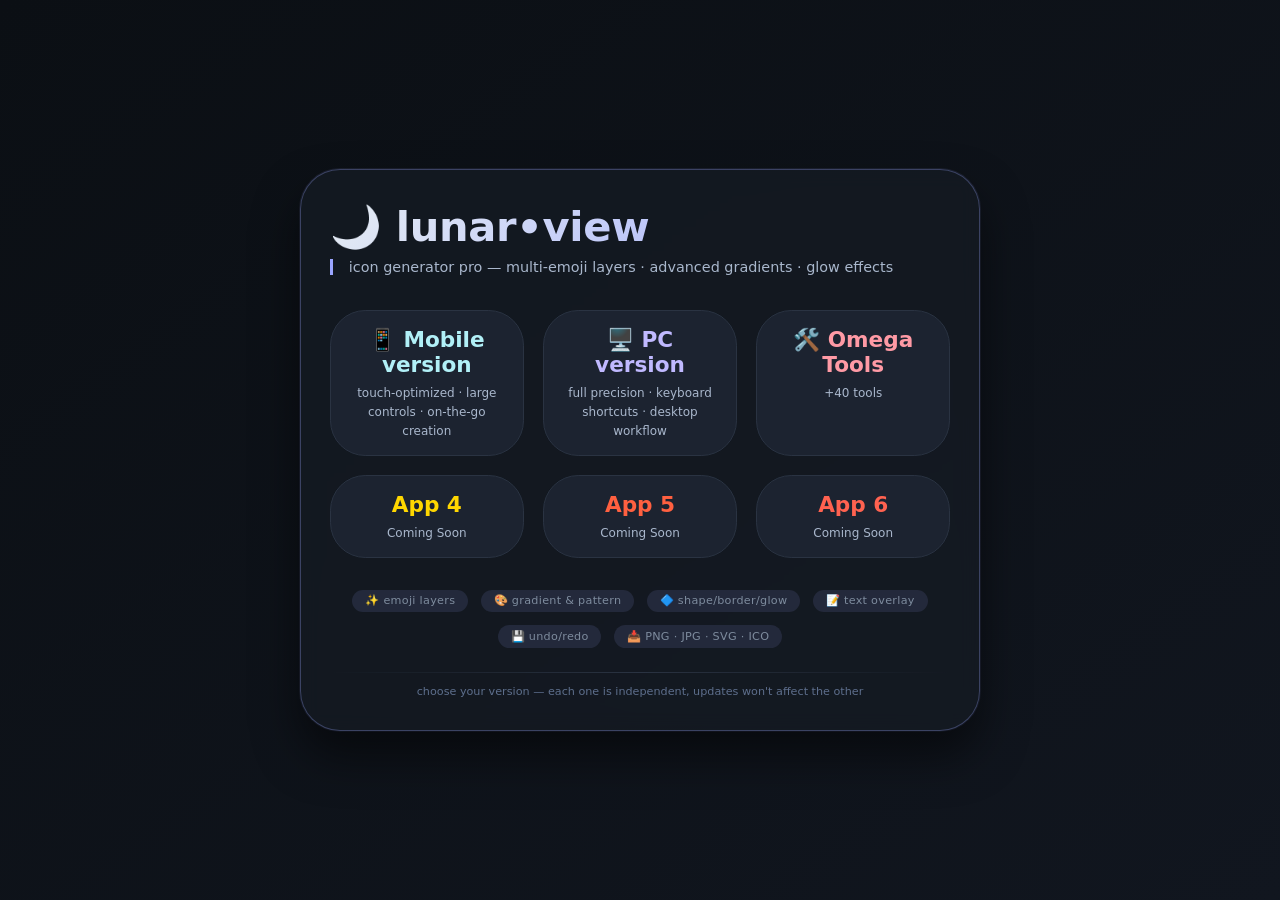
==== index.html @ 384334e4 "Update index.html" ====
<!DOCTYPE html>
<html lang="en">
<head>
  <meta charset="UTF-8">
  <meta name="viewport" content="width=device-width, initial-scale=1.0, user-scalable=yes">
  <title>lunar•view – icon generator</title>
  <style>
    * {
      margin: 0;
      padding: 0;
      box-sizing: border-box;
    }

    body {
      min-height: 100vh;
      background: linear-gradient(145deg, #0b0f14 0%, #11161f 100%);
      font-family: 'Segoe UI', system-ui, -apple-system, sans-serif;
      display: flex;
      align-items: center;
      justify-content: center;
      padding: 1.5rem;
    }

    .card {
      max-width: 680px;
      width: 100%;
      background: rgba(21, 27, 35, 0.85);
      backdrop-filter: blur(10px);
      border-radius: 2.5rem;
      border: 1px solid rgba(154, 165, 255, 0.3);
      box-shadow: 0 25px 45px rgba(0,0,0,0.5), 0 0 0 1px rgba(154,165,255,0.1);
      padding: 2rem 1.8rem;
      transition: all 0.2s ease;
    }

    h1 {
      font-size: clamp(1.8rem, 7vw, 2.6rem);
      font-weight: 600;
      background: linear-gradient(135deg, #e6edf3, #9aa5ff);
      background-clip: text;
      -webkit-background-clip: text;
      color: transparent;
      letter-spacing: -0.3px;
      margin-bottom: 0.5rem;
    }

    .tagline {
      color: #a9b7cc;
      border-left: 3px solid #9aa5ff;
      padding-left: 1rem;
      margin-bottom: 2.2rem;
      font-size: 0.9rem;
    }

    .button-group {
      display: flex;
      flex-wrap: wrap;
      gap: 1.2rem;
      justify-content: center;
      margin: 2rem 0 1.5rem;
    }

    .version-btn {
      flex: 1;
      min-width: 180px;
      text-decoration: none;
      background: #1c2330;
      border-radius: 2.2rem;
      padding: 1rem 1.2rem;
      text-align: center;
      transition: 0.2s;
      border: 1px solid #2a3342;
      backdrop-filter: blur(4px);
    }

    .version-btn:hover {
      transform: translateY(-3px);
      border-color: #9aa5ff;
      background: #252e3e;
      box-shadow: 0 12px 20px -12px rgba(0,0,0,0.6);
    }

    .btn-title {
      font-size: 1.35rem;
      font-weight: 600;
      display: block;
      margin-bottom: 0.3rem;
    }

    .btn-desc {
      font-size: 0.75rem;
      color: #a9b7cc;
    }

    .mobile-btn .btn-title { color: #b1f0f7; }
    .pc-btn .btn-title { color: #c0b9ff; }
    .game-btn .btn-title { color: #ff9aa5; }
    .calc-btn .btn-title { color: #ffd700; }
    .survivor-btn .btn-title { color: #ff6040; }
    .survivor-ar-btn .btn-title { color: #ff6250; }

    .features {
      display: flex;
      flex-wrap: wrap;
      gap: 0.8rem;
      justify-content: center;
      margin-top: 2rem;
      font-size: 0.7rem;
      color: #7e8c9e;
    }

    .features span {
      background: rgba(154,165,255,0.12);
      padding: 0.3rem 0.8rem;
      border-radius: 2rem;
      letter-spacing: 0.3px;
    }

    hr {
      margin: 1.5rem 0 0.8rem;
      border: none;
      height: 1px;
      background: linear-gradient(90deg, transparent, #2a3342, transparent);
    }

    .footer-note {
      text-align: center;
      font-size: 0.7rem;
      color: #5e6f8d;
    }

    @media (max-width: 480px) {
      .card { padding: 1.5rem; }
      .button-group { flex-direction: column; gap: 0.9rem; }
      .version-btn { padding: 0.8rem 1rem; }
    }
  </style>
</head>
<body>
<div class="card">
  <h1>🌙 lunar•view</h1>
  <div class="tagline">icon generator pro — multi‑emoji layers · advanced gradients · glow effects</div>
  
  <div class="button-group">
    <a href="mobile.html" class="version-btn mobile-btn">
      <span class="btn-title">📱 Mobile version</span>
      <span class="btn-desc">touch‑optimized · large controls · on‑the‑go creation</span>
    </a>
    <a href="pc.html" class="version-btn pc-btn">
      <span class="btn-title">🖥️ PC version</span>
      <span class="btn-desc">full precision · keyboard shortcuts · desktop workflow</span>
    </a>
    <a href="omega.html" class="version-btn game-btn">
      <span class="btn-title">🛠️ Omega Tools</span>
      <span class="btn-desc">+40 tools</span>
    </a>
    <a href="" class="version-btn calc-btn">
      <span class="btn-title">App 4</span>
      <span class="btn-desc">Coming Soon</span>
    </a>
    <a href="" class="version-btn survivor-btn">
      <span class="btn-title">App 5</span>
      <span class="btn-desc">Coming Soon</span>
    </a>
    <a href="" class="version-btn survivor-ar-btn">
      <span class="btn-title">App 6</span>
      <span class="btn-desc">Coming Soon</span>
    </a>
  </div>

  <div class="features">
    <span>✨ emoji layers</span>
    <span>🎨 gradient & pattern</span>
    <span>🔷 shape/border/glow</span>
    <span>📝 text overlay</span>
    <span>💾 undo/redo</span>
    <span>📥 PNG · JPG · SVG · ICO</span>
  </div>
  <hr />
  <div class="footer-note">
    choose your version — each one is independent, updates won't affect the other
  </div>
</div>
</body>
</html>
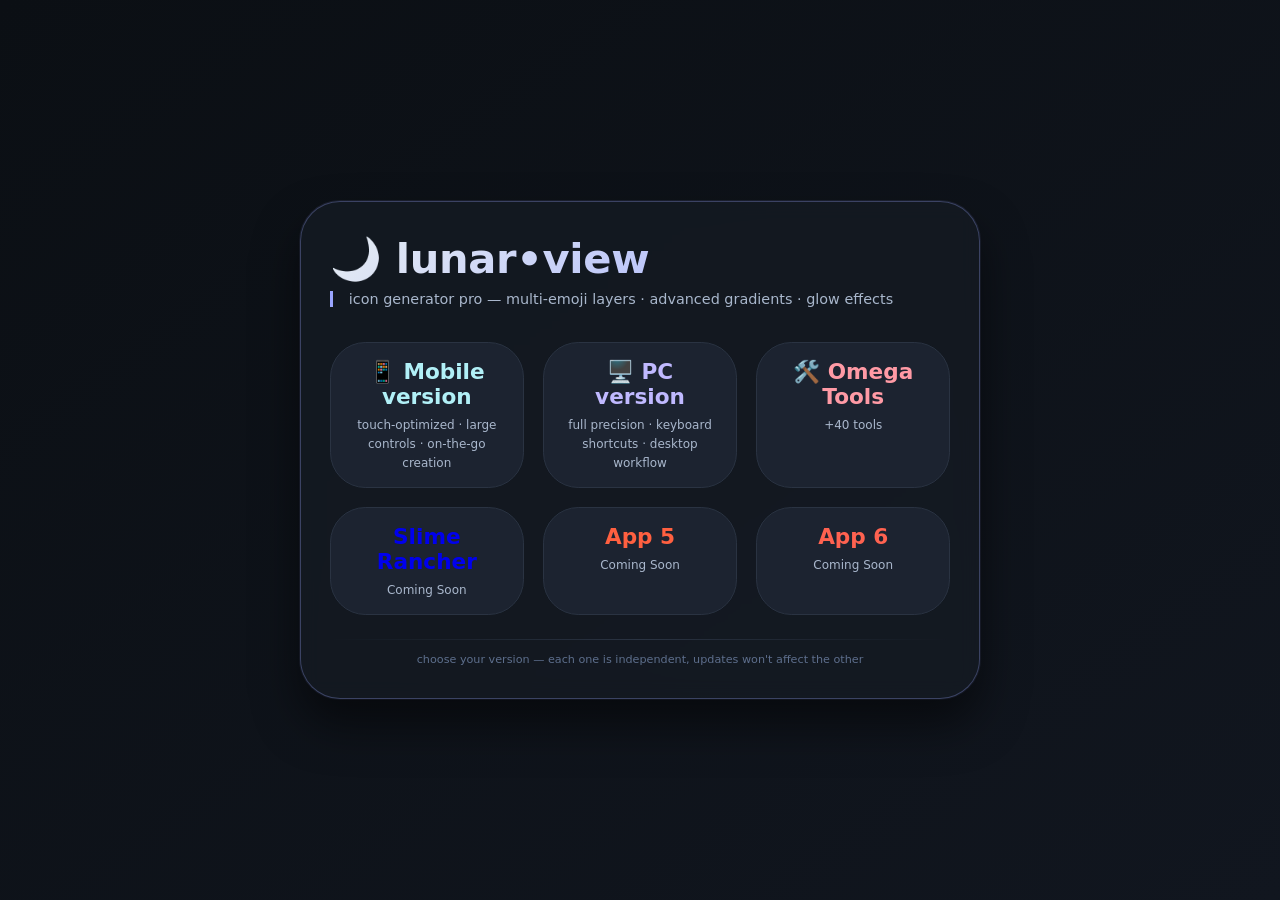
==== commit 3cdb6a70: "Update index.html" ====
--- a/index.html
+++ b/index.html
@@ -154,8 +154,8 @@
       <span class="btn-title">🛠️ Omega Tools</span>
       <span class="btn-desc">+40 tools</span>
     </a>
-    <a href="" class="version-btn calc-btn">
-      <span class="btn-title">App 4</span>
+    <a href="slime.html" class="version-btn slime-btn">
+      <span class="btn-title">Slime Rancher</span>
       <span class="btn-desc">Coming Soon</span>
     </a>
     <a href="" class="version-btn survivor-btn">
@@ -168,14 +168,6 @@
     </a>
   </div>
 
-  <div class="features">
-    <span>✨ emoji layers</span>
-    <span>🎨 gradient & pattern</span>
-    <span>🔷 shape/border/glow</span>
-    <span>📝 text overlay</span>
-    <span>💾 undo/redo</span>
-    <span>📥 PNG · JPG · SVG · ICO</span>
-  </div>
   <hr />
   <div class="footer-note">
     choose your version — each one is independent, updates won't affect the other
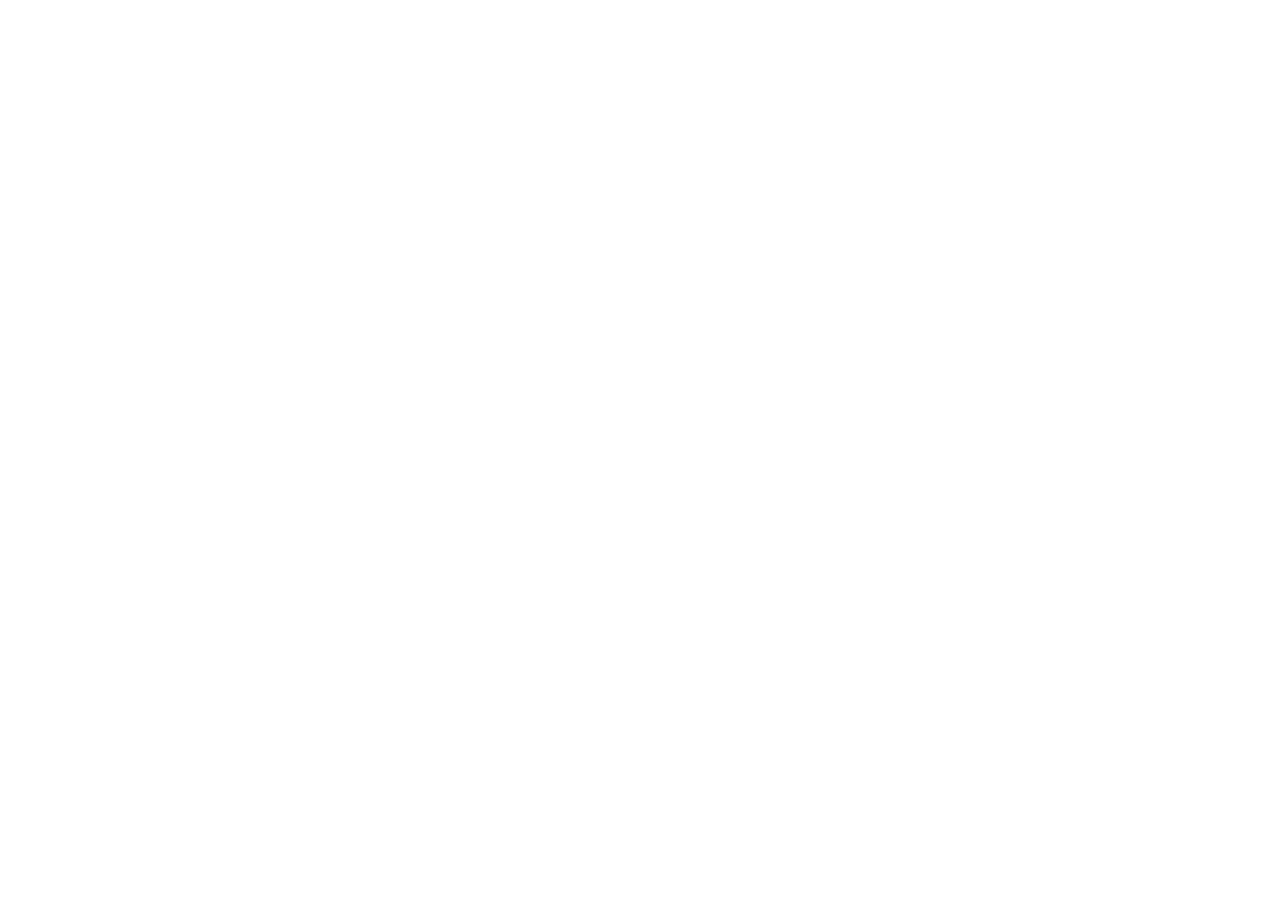
==== commit 906cbf67: "Rename slime.html to index.html" ====
--- a/index.html
+++ b/index.html
@@ -1,177 +1,12 @@
-<!DOCTYPE html>
+<!doctype html>
 <html lang="en">
-<head>
-  <meta charset="UTF-8">
-  <meta name="viewport" content="width=device-width, initial-scale=1.0, user-scalable=yes">
-  <title>lunar•view – icon generator</title>
-  <style>
-    * {
-      margin: 0;
-      padding: 0;
-      box-sizing: border-box;
-    }
-
-    body {
-      min-height: 100vh;
-      background: linear-gradient(145deg, #0b0f14 0%, #11161f 100%);
-      font-family: 'Segoe UI', system-ui, -apple-system, sans-serif;
-      display: flex;
-      align-items: center;
-      justify-content: center;
-      padding: 1.5rem;
-    }
-
-    .card {
-      max-width: 680px;
-      width: 100%;
-      background: rgba(21, 27, 35, 0.85);
-      backdrop-filter: blur(10px);
-      border-radius: 2.5rem;
-      border: 1px solid rgba(154, 165, 255, 0.3);
-      box-shadow: 0 25px 45px rgba(0,0,0,0.5), 0 0 0 1px rgba(154,165,255,0.1);
-      padding: 2rem 1.8rem;
-      transition: all 0.2s ease;
-    }
-
-    h1 {
-      font-size: clamp(1.8rem, 7vw, 2.6rem);
-      font-weight: 600;
-      background: linear-gradient(135deg, #e6edf3, #9aa5ff);
-      background-clip: text;
-      -webkit-background-clip: text;
-      color: transparent;
-      letter-spacing: -0.3px;
-      margin-bottom: 0.5rem;
-    }
-
-    .tagline {
-      color: #a9b7cc;
-      border-left: 3px solid #9aa5ff;
-      padding-left: 1rem;
-      margin-bottom: 2.2rem;
-      font-size: 0.9rem;
-    }
-
-    .button-group {
-      display: flex;
-      flex-wrap: wrap;
-      gap: 1.2rem;
-      justify-content: center;
-      margin: 2rem 0 1.5rem;
-    }
-
-    .version-btn {
-      flex: 1;
-      min-width: 180px;
-      text-decoration: none;
-      background: #1c2330;
-      border-radius: 2.2rem;
-      padding: 1rem 1.2rem;
-      text-align: center;
-      transition: 0.2s;
-      border: 1px solid #2a3342;
-      backdrop-filter: blur(4px);
-    }
-
-    .version-btn:hover {
-      transform: translateY(-3px);
-      border-color: #9aa5ff;
-      background: #252e3e;
-      box-shadow: 0 12px 20px -12px rgba(0,0,0,0.6);
-    }
-
-    .btn-title {
-      font-size: 1.35rem;
-      font-weight: 600;
-      display: block;
-      margin-bottom: 0.3rem;
-    }
-
-    .btn-desc {
-      font-size: 0.75rem;
-      color: #a9b7cc;
-    }
-
-    .mobile-btn .btn-title { color: #b1f0f7; }
-    .pc-btn .btn-title { color: #c0b9ff; }
-    .game-btn .btn-title { color: #ff9aa5; }
-    .calc-btn .btn-title { color: #ffd700; }
-    .survivor-btn .btn-title { color: #ff6040; }
-    .survivor-ar-btn .btn-title { color: #ff6250; }
-
-    .features {
-      display: flex;
-      flex-wrap: wrap;
-      gap: 0.8rem;
-      justify-content: center;
-      margin-top: 2rem;
-      font-size: 0.7rem;
-      color: #7e8c9e;
-    }
-
-    .features span {
-      background: rgba(154,165,255,0.12);
-      padding: 0.3rem 0.8rem;
-      border-radius: 2rem;
-      letter-spacing: 0.3px;
-    }
-
-    hr {
-      margin: 1.5rem 0 0.8rem;
-      border: none;
-      height: 1px;
-      background: linear-gradient(90deg, transparent, #2a3342, transparent);
-    }
-
-    .footer-note {
-      text-align: center;
-      font-size: 0.7rem;
-      color: #5e6f8d;
-    }
-
-    @media (max-width: 480px) {
-      .card { padding: 1.5rem; }
-      .button-group { flex-direction: column; gap: 0.9rem; }
-      .version-btn { padding: 0.8rem 1rem; }
-    }
-  </style>
-</head>
-<body>
-<div class="card">
-  <h1>🌙 lunar•view</h1>
-  <div class="tagline">icon generator pro — multi‑emoji layers · advanced gradients · glow effects</div>
-  
-  <div class="button-group">
-    <a href="mobile.html" class="version-btn mobile-btn">
-      <span class="btn-title">📱 Mobile version</span>
-      <span class="btn-desc">touch‑optimized · large controls · on‑the‑go creation</span>
-    </a>
-    <a href="pc.html" class="version-btn pc-btn">
-      <span class="btn-title">🖥️ PC version</span>
-      <span class="btn-desc">full precision · keyboard shortcuts · desktop workflow</span>
-    </a>
-    <a href="omega.html" class="version-btn game-btn">
-      <span class="btn-title">🛠️ Omega Tools</span>
-      <span class="btn-desc">+40 tools</span>
-    </a>
-    <a href="slime.html" class="version-btn slime-btn">
-      <span class="btn-title">Slime Rancher</span>
-      <span class="btn-desc">Coming Soon</span>
-    </a>
-    <a href="" class="version-btn survivor-btn">
-      <span class="btn-title">App 5</span>
-      <span class="btn-desc">Coming Soon</span>
-    </a>
-    <a href="" class="version-btn survivor-ar-btn">
-      <span class="btn-title">App 6</span>
-      <span class="btn-desc">Coming Soon</span>
-    </a>
-  </div>
-
-  <hr />
-  <div class="footer-note">
-    choose your version — each one is independent, updates won't affect the other
-  </div>
-</div>
-</body>
+  <head>
+    <meta charset="UTF-8" />
+    <meta name="viewport" content="width=device-width, initial-scale=1.0" />
+    <title>Slime Rancher</title>
+  </head>
+  <body>
+    <div id="root"></div>
+    <script type="module" src="/src/main.tsx"></script>
+  </body>
 </html>
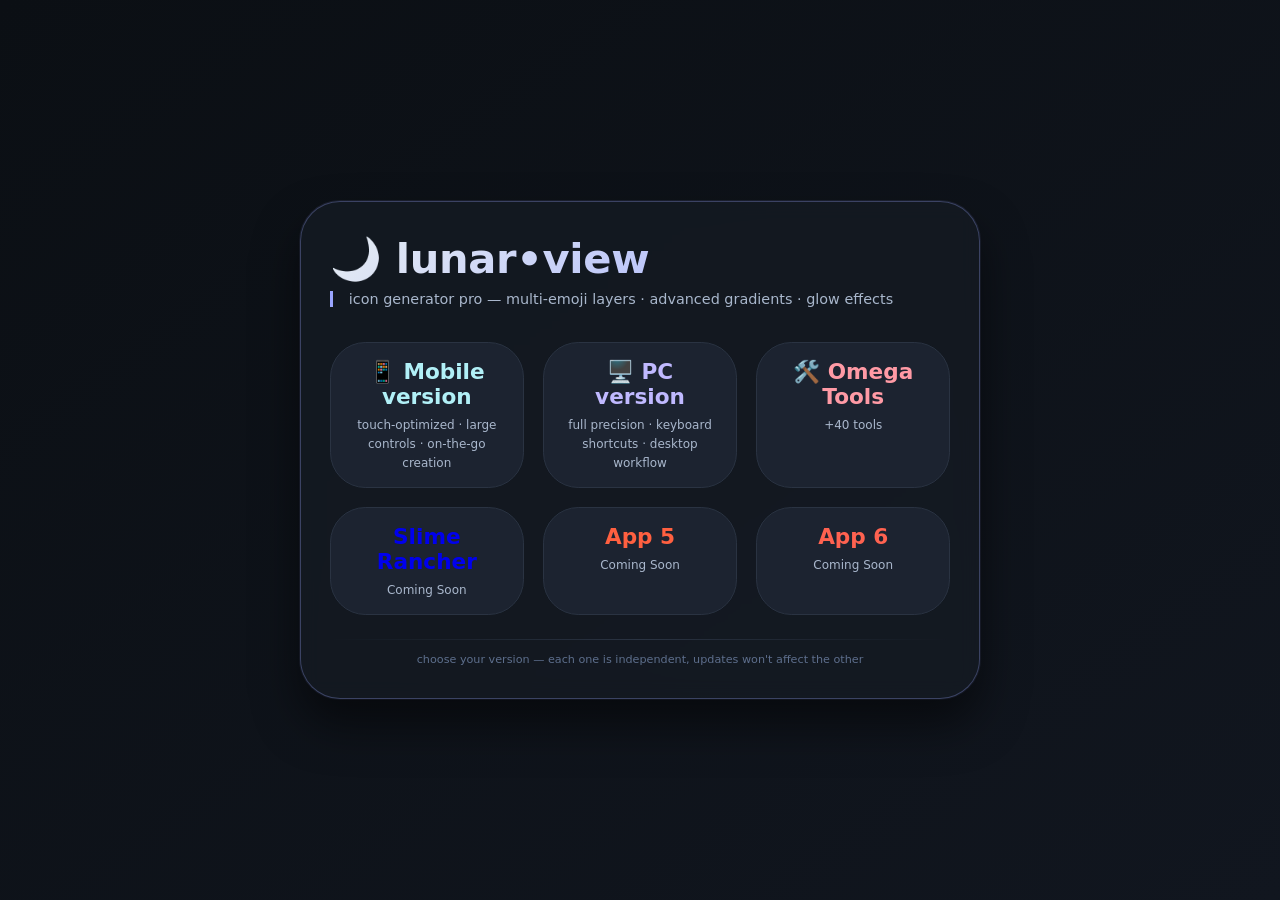
==== commit 4a168856: "Add files via upload" ====
--- a/index.html
+++ b/index.html
@@ -1,12 +1,177 @@
-<!doctype html>
+<!DOCTYPE html>
 <html lang="en">
-  <head>
-    <meta charset="UTF-8" />
-    <meta name="viewport" content="width=device-width, initial-scale=1.0" />
-    <title>Slime Rancher</title>
-  </head>
-  <body>
-    <div id="root"></div>
-    <script type="module" src="/src/main.tsx"></script>
-  </body>
+<head>
+  <meta charset="UTF-8">
+  <meta name="viewport" content="width=device-width, initial-scale=1.0, user-scalable=yes">
+  <title>lunar•view – icon generator</title>
+  <style>
+    * {
+      margin: 0;
+      padding: 0;
+      box-sizing: border-box;
+    }
+
+    body {
+      min-height: 100vh;
+      background: linear-gradient(145deg, #0b0f14 0%, #11161f 100%);
+      font-family: 'Segoe UI', system-ui, -apple-system, sans-serif;
+      display: flex;
+      align-items: center;
+      justify-content: center;
+      padding: 1.5rem;
+    }
+
+    .card {
+      max-width: 680px;
+      width: 100%;
+      background: rgba(21, 27, 35, 0.85);
+      backdrop-filter: blur(10px);
+      border-radius: 2.5rem;
+      border: 1px solid rgba(154, 165, 255, 0.3);
+      box-shadow: 0 25px 45px rgba(0,0,0,0.5), 0 0 0 1px rgba(154,165,255,0.1);
+      padding: 2rem 1.8rem;
+      transition: all 0.2s ease;
+    }
+
+    h1 {
+      font-size: clamp(1.8rem, 7vw, 2.6rem);
+      font-weight: 600;
+      background: linear-gradient(135deg, #e6edf3, #9aa5ff);
+      background-clip: text;
+      -webkit-background-clip: text;
+      color: transparent;
+      letter-spacing: -0.3px;
+      margin-bottom: 0.5rem;
+    }
+
+    .tagline {
+      color: #a9b7cc;
+      border-left: 3px solid #9aa5ff;
+      padding-left: 1rem;
+      margin-bottom: 2.2rem;
+      font-size: 0.9rem;
+    }
+
+    .button-group {
+      display: flex;
+      flex-wrap: wrap;
+      gap: 1.2rem;
+      justify-content: center;
+      margin: 2rem 0 1.5rem;
+    }
+
+    .version-btn {
+      flex: 1;
+      min-width: 180px;
+      text-decoration: none;
+      background: #1c2330;
+      border-radius: 2.2rem;
+      padding: 1rem 1.2rem;
+      text-align: center;
+      transition: 0.2s;
+      border: 1px solid #2a3342;
+      backdrop-filter: blur(4px);
+    }
+
+    .version-btn:hover {
+      transform: translateY(-3px);
+      border-color: #9aa5ff;
+      background: #252e3e;
+      box-shadow: 0 12px 20px -12px rgba(0,0,0,0.6);
+    }
+
+    .btn-title {
+      font-size: 1.35rem;
+      font-weight: 600;
+      display: block;
+      margin-bottom: 0.3rem;
+    }
+
+    .btn-desc {
+      font-size: 0.75rem;
+      color: #a9b7cc;
+    }
+
+    .mobile-btn .btn-title { color: #b1f0f7; }
+    .pc-btn .btn-title { color: #c0b9ff; }
+    .game-btn .btn-title { color: #ff9aa5; }
+    .calc-btn .btn-title { color: #ffd700; }
+    .survivor-btn .btn-title { color: #ff6040; }
+    .survivor-ar-btn .btn-title { color: #ff6250; }
+
+    .features {
+      display: flex;
+      flex-wrap: wrap;
+      gap: 0.8rem;
+      justify-content: center;
+      margin-top: 2rem;
+      font-size: 0.7rem;
+      color: #7e8c9e;
+    }
+
+    .features span {
+      background: rgba(154,165,255,0.12);
+      padding: 0.3rem 0.8rem;
+      border-radius: 2rem;
+      letter-spacing: 0.3px;
+    }
+
+    hr {
+      margin: 1.5rem 0 0.8rem;
+      border: none;
+      height: 1px;
+      background: linear-gradient(90deg, transparent, #2a3342, transparent);
+    }
+
+    .footer-note {
+      text-align: center;
+      font-size: 0.7rem;
+      color: #5e6f8d;
+    }
+
+    @media (max-width: 480px) {
+      .card { padding: 1.5rem; }
+      .button-group { flex-direction: column; gap: 0.9rem; }
+      .version-btn { padding: 0.8rem 1rem; }
+    }
+  </style>
+</head>
+<body>
+<div class="card">
+  <h1>🌙 lunar•view</h1>
+  <div class="tagline">icon generator pro — multi‑emoji layers · advanced gradients · glow effects</div>
+  
+  <div class="button-group">
+    <a href="mobile.html" class="version-btn mobile-btn">
+      <span class="btn-title">📱 Mobile version</span>
+      <span class="btn-desc">touch‑optimized · large controls · on‑the‑go creation</span>
+    </a>
+    <a href="pc.html" class="version-btn pc-btn">
+      <span class="btn-title">🖥️ PC version</span>
+      <span class="btn-desc">full precision · keyboard shortcuts · desktop workflow</span>
+    </a>
+    <a href="omega.html" class="version-btn game-btn">
+      <span class="btn-title">🛠️ Omega Tools</span>
+      <span class="btn-desc">+40 tools</span>
+    </a>
+    <a href="slime.html" class="version-btn slime-btn">
+      <span class="btn-title">Slime Rancher</span>
+      <span class="btn-desc">Coming Soon</span>
+    </a>
+    <a href="" class="version-btn survivor-btn">
+      <span class="btn-title">App 5</span>
+      <span class="btn-desc">Coming Soon</span>
+    </a>
+    <a href="" class="version-btn survivor-ar-btn">
+      <span class="btn-title">App 6</span>
+      <span class="btn-desc">Coming Soon</span>
+    </a>
+  </div>
+
+  <hr />
+  <div class="footer-note">
+    choose your version — each one is independent, updates won't affect the other
+  </div>
+</div>
+</body>
 </html>
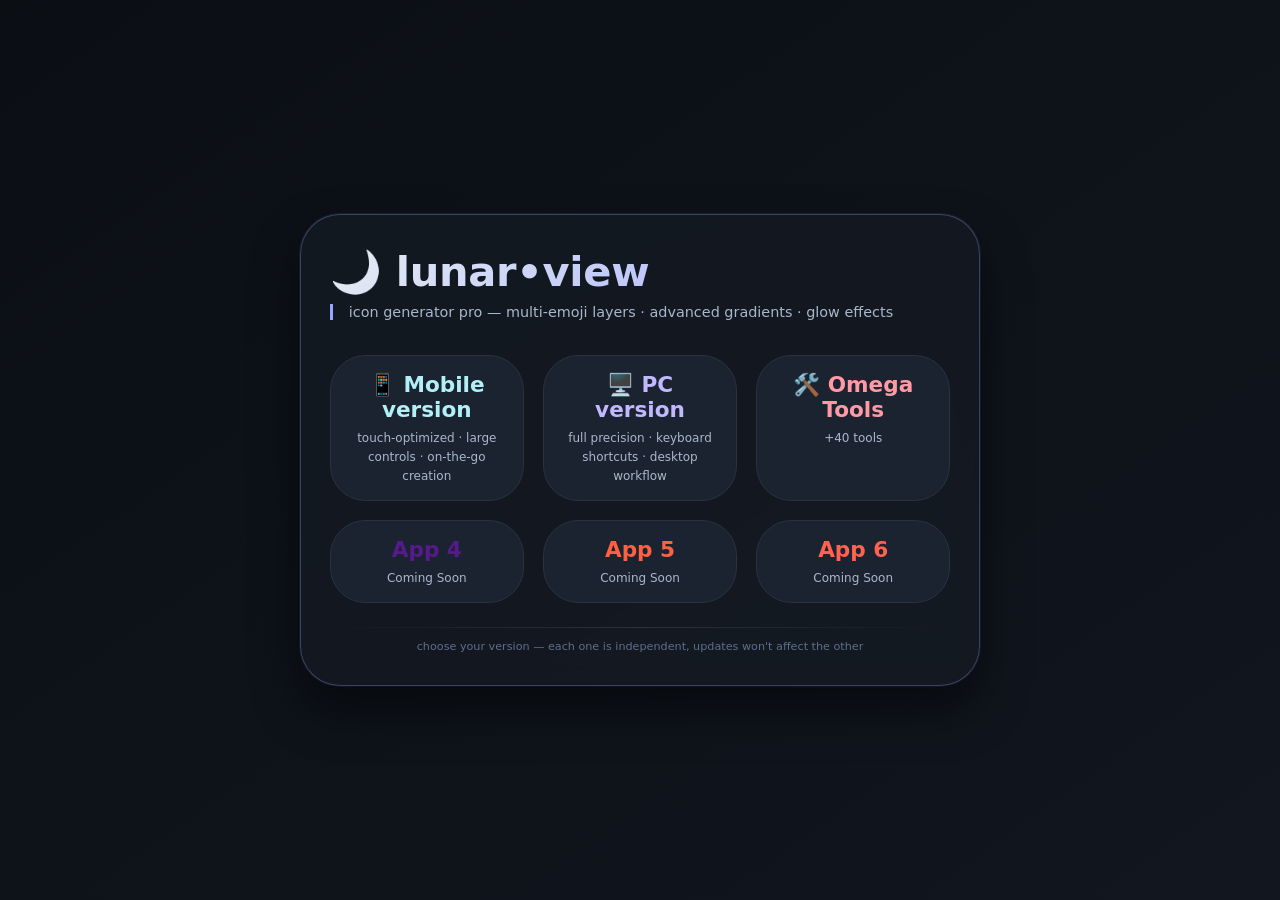
==== commit fb606774: "Update index.html" ====
--- a/index.html
+++ b/index.html
@@ -154,8 +154,8 @@
       <span class="btn-title">🛠️ Omega Tools</span>
       <span class="btn-desc">+40 tools</span>
     </a>
-    <a href="slime.html" class="version-btn slime-btn">
-      <span class="btn-title">Slime Rancher</span>
+    <a href="" class="version-btn slime-btn">
+      <span class="btn-title">App 4</span>
       <span class="btn-desc">Coming Soon</span>
     </a>
     <a href="" class="version-btn survivor-btn">
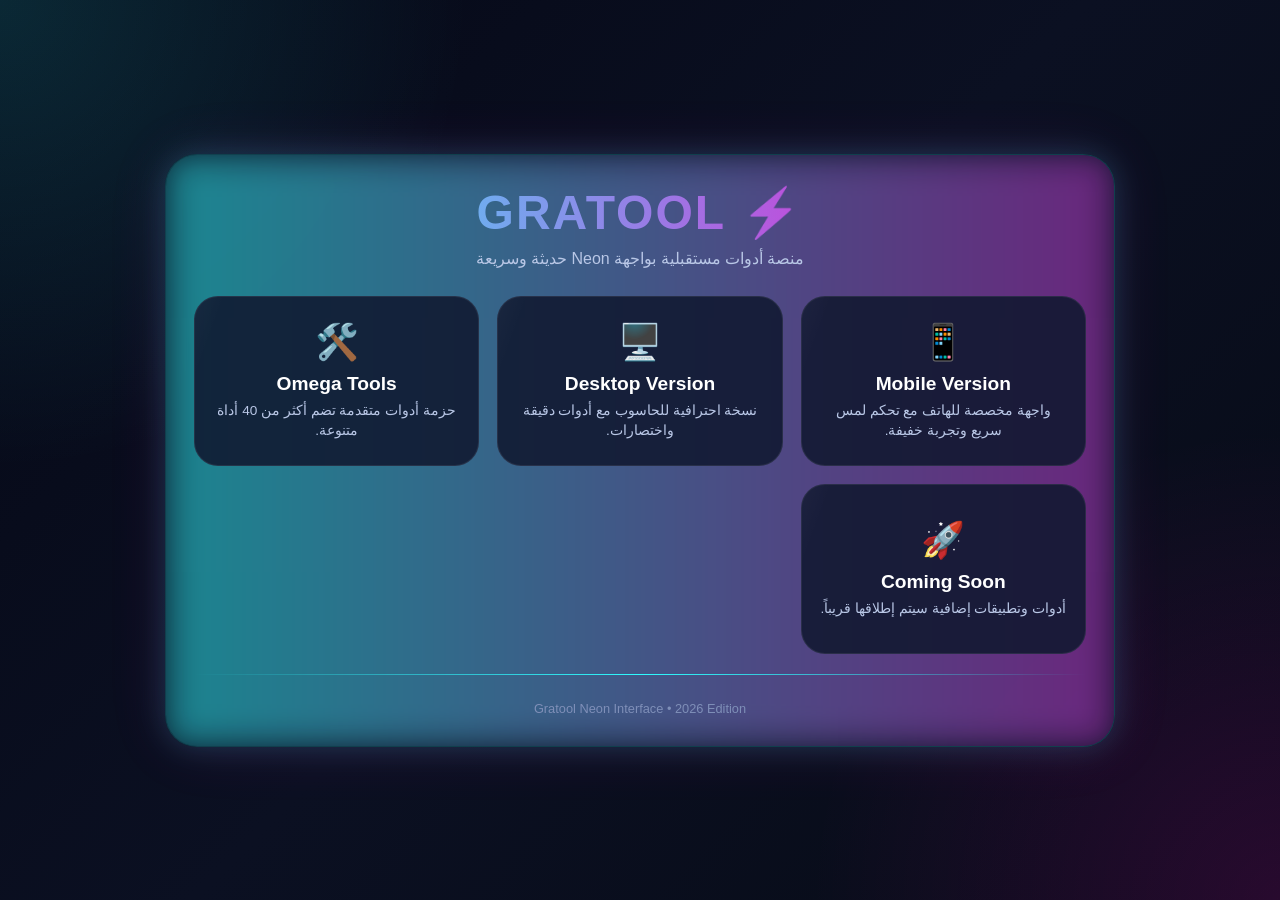
==== commit 6e8b39b9: "Update index.html" ====
--- a/index.html
+++ b/index.html
@@ -1,177 +1,289 @@
 <!DOCTYPE html>
-<html lang="en">
+<html lang="ar" dir="rtl">
 <head>
-  <meta charset="UTF-8">
-  <meta name="viewport" content="width=device-width, initial-scale=1.0, user-scalable=yes">
-  <title>lunar•view – icon generator</title>
-  <style>
-    * {
-      margin: 0;
-      padding: 0;
-      box-sizing: border-box;
-    }
-
-    body {
-      min-height: 100vh;
-      background: linear-gradient(145deg, #0b0f14 0%, #11161f 100%);
-      font-family: 'Segoe UI', system-ui, -apple-system, sans-serif;
-      display: flex;
-      align-items: center;
-      justify-content: center;
-      padding: 1.5rem;
-    }
-
-    .card {
-      max-width: 680px;
-      width: 100%;
-      background: rgba(21, 27, 35, 0.85);
-      backdrop-filter: blur(10px);
-      border-radius: 2.5rem;
-      border: 1px solid rgba(154, 165, 255, 0.3);
-      box-shadow: 0 25px 45px rgba(0,0,0,0.5), 0 0 0 1px rgba(154,165,255,0.1);
-      padding: 2rem 1.8rem;
-      transition: all 0.2s ease;
-    }
-
-    h1 {
-      font-size: clamp(1.8rem, 7vw, 2.6rem);
-      font-weight: 600;
-      background: linear-gradient(135deg, #e6edf3, #9aa5ff);
-      background-clip: text;
-      -webkit-background-clip: text;
-      color: transparent;
-      letter-spacing: -0.3px;
-      margin-bottom: 0.5rem;
-    }
-
-    .tagline {
-      color: #a9b7cc;
-      border-left: 3px solid #9aa5ff;
-      padding-left: 1rem;
-      margin-bottom: 2.2rem;
-      font-size: 0.9rem;
-    }
-
-    .button-group {
-      display: flex;
-      flex-wrap: wrap;
-      gap: 1.2rem;
-      justify-content: center;
-      margin: 2rem 0 1.5rem;
-    }
-
-    .version-btn {
-      flex: 1;
-      min-width: 180px;
-      text-decoration: none;
-      background: #1c2330;
-      border-radius: 2.2rem;
-      padding: 1rem 1.2rem;
-      text-align: center;
-      transition: 0.2s;
-      border: 1px solid #2a3342;
-      backdrop-filter: blur(4px);
-    }
-
-    .version-btn:hover {
-      transform: translateY(-3px);
-      border-color: #9aa5ff;
-      background: #252e3e;
-      box-shadow: 0 12px 20px -12px rgba(0,0,0,0.6);
-    }
-
-    .btn-title {
-      font-size: 1.35rem;
-      font-weight: 600;
-      display: block;
-      margin-bottom: 0.3rem;
-    }
-
-    .btn-desc {
-      font-size: 0.75rem;
-      color: #a9b7cc;
-    }
-
-    .mobile-btn .btn-title { color: #b1f0f7; }
-    .pc-btn .btn-title { color: #c0b9ff; }
-    .game-btn .btn-title { color: #ff9aa5; }
-    .calc-btn .btn-title { color: #ffd700; }
-    .survivor-btn .btn-title { color: #ff6040; }
-    .survivor-ar-btn .btn-title { color: #ff6250; }
-
-    .features {
-      display: flex;
-      flex-wrap: wrap;
-      gap: 0.8rem;
-      justify-content: center;
-      margin-top: 2rem;
-      font-size: 0.7rem;
-      color: #7e8c9e;
-    }
-
-    .features span {
-      background: rgba(154,165,255,0.12);
-      padding: 0.3rem 0.8rem;
-      border-radius: 2rem;
-      letter-spacing: 0.3px;
-    }
-
-    hr {
-      margin: 1.5rem 0 0.8rem;
-      border: none;
-      height: 1px;
-      background: linear-gradient(90deg, transparent, #2a3342, transparent);
-    }
-
-    .footer-note {
-      text-align: center;
-      font-size: 0.7rem;
-      color: #5e6f8d;
-    }
-
-    @media (max-width: 480px) {
-      .card { padding: 1.5rem; }
-      .button-group { flex-direction: column; gap: 0.9rem; }
-      .version-btn { padding: 0.8rem 1rem; }
-    }
-  </style>
+<meta charset="UTF-8">
+<meta name="viewport" content="width=device-width, initial-scale=1.0">
+<title>Gratool</title>
+
+<style>
+
+*{
+margin:0;
+padding:0;
+box-sizing:border-box;
+}
+
+body{
+min-height:100vh;
+background:
+radial-gradient(circle at top left,#2efcff22,transparent 30%),
+radial-gradient(circle at bottom right,#ff00cc22,transparent 30%),
+linear-gradient(135deg,#050816,#0b1022,#070b16);
+font-family:Arial,sans-serif;
+display:flex;
+justify-content:center;
+align-items:center;
+padding:20px;
+color:white;
+}
+
+.container{
+width:min(950px,100%);
+max-height:94vh;
+background:rgba(10,16,34,.78);
+border:1px solid rgba(46,252,255,.2);
+backdrop-filter:blur(14px);
+border-radius:32px;
+padding:30px 28px;
+box-shadow:
+0 0 30px rgba(46,252,255,.18),
+0 0 60px rgba(255,0,204,.12);
+position:relative;
+overflow:hidden;
+}
+
+.container::before{
+content:"";
+position:absolute;
+inset:-2px;
+background:linear-gradient(90deg,#2efcff,#ff00cc,#7d5cff,#2efcff);
+background-size:400%;
+z-index:-1;
+filter:blur(18px);
+animation:glow 10s linear infinite;
+opacity:.5;
+}
+
+@keyframes glow{
+0%{background-position:0%}
+100%{background-position:400%}
+}
+
+.logo{
+font-size:3rem;
+font-weight:bold;
+text-align:center;
+margin-bottom:8px;
+background:linear-gradient(90deg,#2efcff,#ff00cc);
+-webkit-background-clip:text;
+-webkit-text-fill-color:transparent;
+letter-spacing:2px;
+}
+
+.subtitle{
+text-align:center;
+color:#b9c7e6;
+margin-bottom:28px;
+font-size:1rem;
+}
+
+/* ===== شبكة أفقية (3 أعمدة ثابتة في صف واحد) ===== */
+.grid{
+display:grid;
+grid-template-columns:repeat(3,1fr);  /* 3 أعمدة متساوية في صف واحد */
+gap:18px;
+margin-bottom:8px;
+}
+
+/* ===== البطاقات ===== */
+.card{
+background:rgba(17,24,48,.88);
+border:1px solid rgba(255,255,255,.08);
+border-radius:24px;
+padding:24px 18px;
+text-decoration:none;
+color:white;
+transition:.25s;
+position:relative;
+overflow:hidden;
+display:flex;
+flex-direction:column;
+align-items:center;
+text-align:center;
+min-height:170px;
+justify-content:center;
+}
+
+.card:hover{
+transform:translateY(-6px) scale(1.02);
+border-color:#2efcff;
+box-shadow:
+0 0 20px rgba(46,252,255,.22),
+0 0 40px rgba(255,0,204,.12);
+}
+
+.card::after{
+content:"";
+position:absolute;
+top:0;
+left:-120%;
+width:120%;
+height:100%;
+background:linear-gradient(90deg,transparent,#ffffff22,transparent);
+transform:skewX(-20deg);
+transition:.7s;
+}
+
+.card:hover::after{
+left:140%;
+}
+
+.icon{
+font-size:2.2rem;
+margin-bottom:10px;
+}
+
+.card h2{
+font-size:1.2rem;
+margin-bottom:6px;
+}
+
+.card p{
+font-size:.85rem;
+line-height:1.4;
+color:#b9c7e6;
+}
+
+.footer{
+margin-top:26px;
+text-align:center;
+font-size:.8rem;
+color:#7f8fb8;
+}
+
+.neon-line{
+height:1px;
+margin:20px 0 16px;
+background:linear-gradient(90deg,transparent,#2efcff,transparent);
+}
+
+/* ===== التوافق مع الشاشات المتوسطة ===== */
+@media(max-width:780px){
+.grid{
+grid-template-columns:repeat(3,1fr);  /* يبقى 3 أعمدة ولكن أصغر */
+gap:14px;
+}
+.container{
+padding:22px 18px;
+}
+
+.card{
+min-height:150px;
+padding:18px 12px;
+}
+
+.card h2{
+font-size:1rem;
+}
+
+.card p{
+font-size:.75rem;
+}
+}
+
+/* ===== التوافق مع الشاشات الصغيرة ===== */
+@media(max-width:600px){
+.grid{
+grid-template-columns:repeat(2,1fr);  /* يصبح عمودين */
+gap:12px;
+}
+
+.logo{
+font-size:2rem;
+}
+
+.container{
+padding:18px 14px;
+border-radius:24px;
+}
+
+.card{
+min-height:130px;
+padding:16px 10px;
+}
+
+.icon{
+font-size:1.6rem;
+}
+
+.card h2{
+font-size:.9rem;
+}
+
+.card p{
+font-size:.7rem;
+}
+}
+
+@media(max-width:400px){
+.grid{
+grid-template-columns:1fr;  /* يصبح عمود واحد */
+gap:10px;
+}
+
+.card{
+min-height:110px;
+padding:14px 10px;
+}
+}
+
+</style>
 </head>
+
 <body>
-<div class="card">
-  <h1>🌙 lunar•view</h1>
-  <div class="tagline">icon generator pro — multi‑emoji layers · advanced gradients · glow effects</div>
-  
-  <div class="button-group">
-    <a href="mobile.html" class="version-btn mobile-btn">
-      <span class="btn-title">📱 Mobile version</span>
-      <span class="btn-desc">touch‑optimized · large controls · on‑the‑go creation</span>
-    </a>
-    <a href="pc.html" class="version-btn pc-btn">
-      <span class="btn-title">🖥️ PC version</span>
-      <span class="btn-desc">full precision · keyboard shortcuts · desktop workflow</span>
-    </a>
-    <a href="omega.html" class="version-btn game-btn">
-      <span class="btn-title">🛠️ Omega Tools</span>
-      <span class="btn-desc">+40 tools</span>
-    </a>
-    <a href="" class="version-btn slime-btn">
-      <span class="btn-title">App 4</span>
-      <span class="btn-desc">Coming Soon</span>
-    </a>
-    <a href="" class="version-btn survivor-btn">
-      <span class="btn-title">App 5</span>
-      <span class="btn-desc">Coming Soon</span>
-    </a>
-    <a href="" class="version-btn survivor-ar-btn">
-      <span class="btn-title">App 6</span>
-      <span class="btn-desc">Coming Soon</span>
-    </a>
-  </div>
-
-  <hr />
-  <div class="footer-note">
-    choose your version — each one is independent, updates won't affect the other
-  </div>
-</div>
+
+<div class="container">
+
+<div class="logo">⚡ GRATOOL</div>
+
+<div class="subtitle">
+منصة أدوات مستقبلية بواجهة Neon حديثة وسريعة
+</div>
+
+<!-- ===== شبكة الأزرار (3 أعمدة أفقية) ===== -->
+<div class="grid">
+
+<a href="mobile.html" class="card">
+<div class="icon">📱</div>
+<h2>Mobile Version</h2>
+<p>
+واجهة مخصصة للهاتف مع تحكم لمس سريع وتجربة خفيفة.
+</p>
+</a>
+
+<a href="pc.html" class="card">
+<div class="icon">🖥️</div>
+<h2>Desktop Version</h2>
+<p>
+نسخة احترافية للحاسوب مع أدوات دقيقة واختصارات.
+</p>
+</a>
+
+<a href="omega.html" class="card">
+<div class="icon">🛠️</div>
+<h2>Omega Tools</h2>
+<p>
+حزمة أدوات متقدمة تضم أكثر من 40 أداة متنوعة.
+</p>
+</a>
+
+<a href="#" class="card">
+<div class="icon">🚀</div>
+<h2>Coming Soon</h2>
+<p>
+أدوات وتطبيقات إضافية سيتم إطلاقها قريباً.
+</p>
+</a>
+
+</div>
+
+<div class="neon-line"></div>
+
+<div class="footer">
+Gratool Neon Interface • 2026 Edition
+</div>
+
+</div>
+
 </body>
 </html>
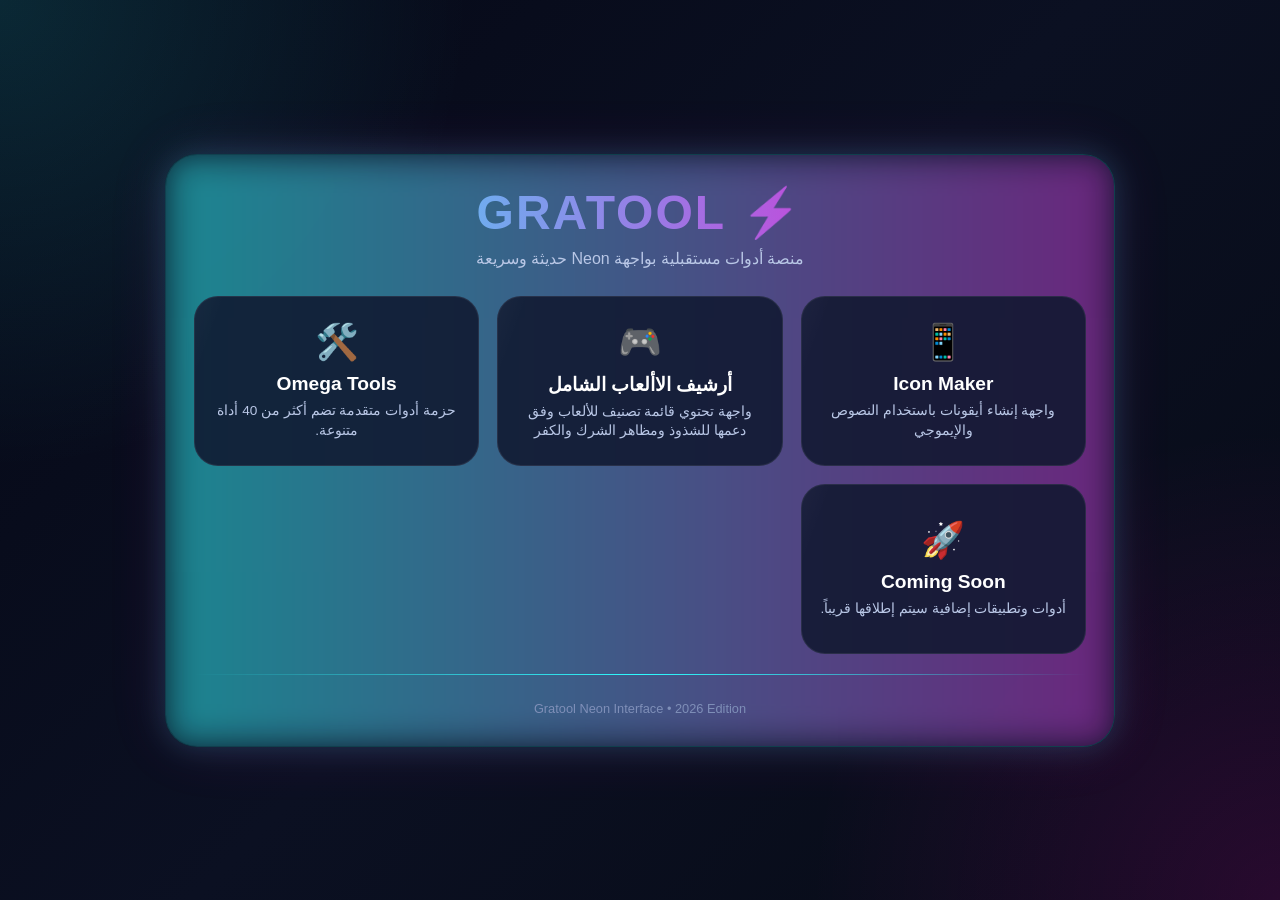
==== commit bf251e75: "Update index.html" ====
--- a/index.html
+++ b/index.html
@@ -245,17 +245,16 @@
 
 <a href="mobile.html" class="card">
 <div class="icon">📱</div>
-<h2>Mobile Version</h2>
-<p>
-واجهة مخصصة للهاتف مع تحكم لمس سريع وتجربة خفيفة.
-</p>
+<h2>Icon Maker</h2>
+<p>
+واجهة إنشاء أيقونات باستخدام النصوص والإيموجي</p>
 </a>
 
 <a href="pc.html" class="card">
-<div class="icon">🖥️</div>
-<h2>Desktop Version</h2>
-<p>
-نسخة احترافية للحاسوب مع أدوات دقيقة واختصارات.
+<div class="icon">🎮</div>
+<h2>أرشيف الاألعاب الشامل</h2>
+<p>
+واجهة تحتوي قائمة تصنيف للألعاب وفق دعمها للشذوذ ومظاهر الشرك والكفر
 </p>
 </a>
 
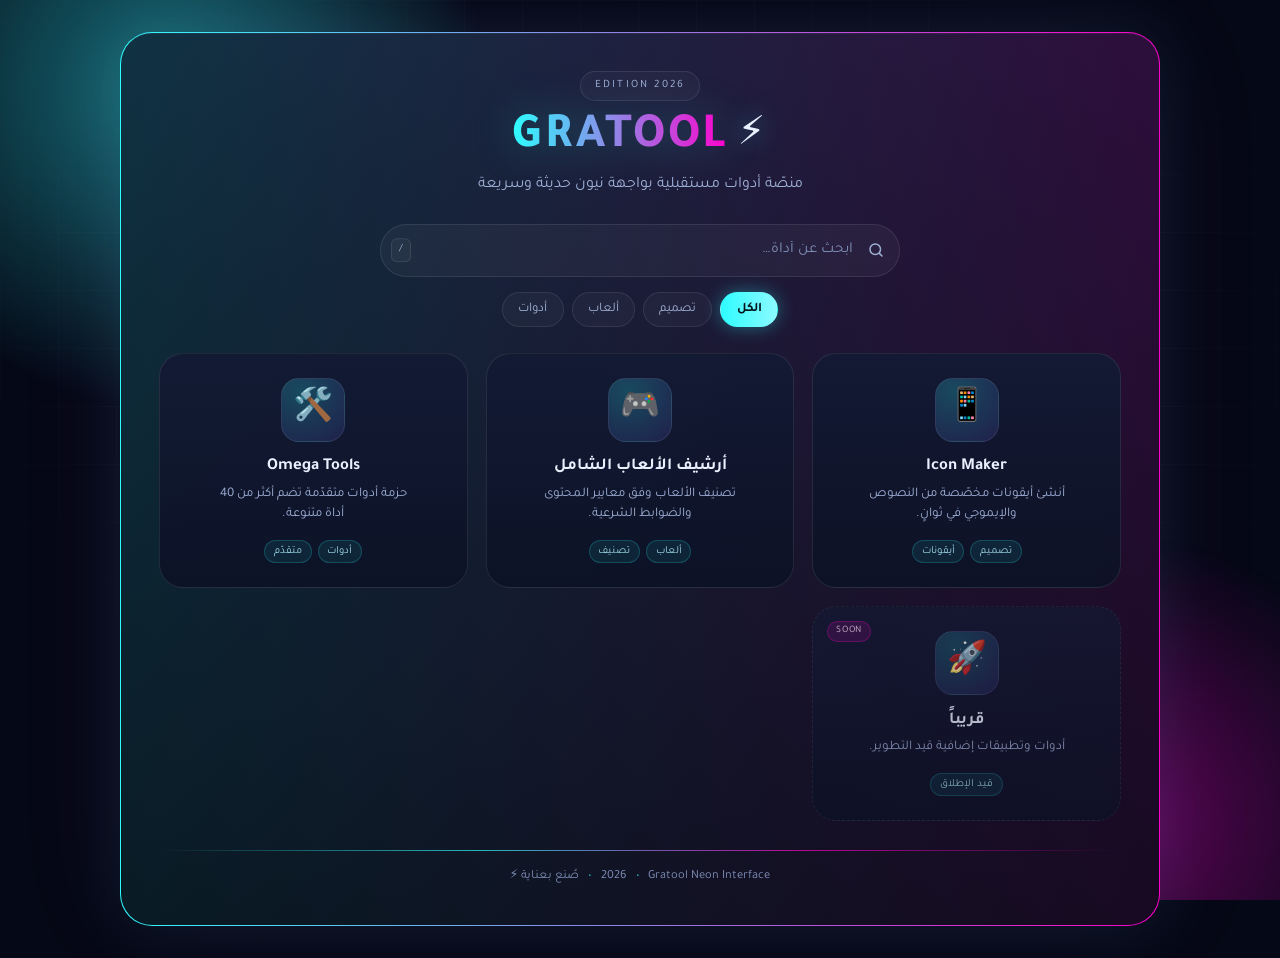
==== commit b737ea5f: "Enhance HTML structure with meta tags and styles Added meta tags for color scheme, theme color, and " ====
--- a/index.html
+++ b/index.html
@@ -3,286 +3,636 @@
 <head>
 <meta charset="UTF-8">
 <meta name="viewport" content="width=device-width, initial-scale=1.0">
-<title>Gratool</title>
+<meta name="color-scheme" content="dark">
+<meta name="theme-color" content="#050816">
+<meta name="description" content="Gratool — منصّة أدوات مستقبلية بواجهة نيون حديثة وسريعة.">
+<title>Gratool — أدوات نيون</title>
+
+<link rel="preconnect" href="https://fonts.googleapis.com">
+<link rel="preconnect" href="https://fonts.gstatic.com" crossorigin>
+<link href="https://fonts.googleapis.com/css2?family=Tajawal:wght@400;500;700;800&display=swap" rel="stylesheet">
 
 <style>
-
-*{
-margin:0;
-padding:0;
-box-sizing:border-box;
-}
+/* ============ الأساسيات ============ */
+*,*::before,*::after{box-sizing:border-box}
+*{margin:0;padding:0}
+
+:root{
+  --cyan:#2efcff;
+  --magenta:#ff00cc;
+  --violet:#7d5cff;
+  --bg:#050816;
+  --line:rgba(255,255,255,.09);
+  --text:#e9f1ff;
+  --muted:#9fb0d6;
+  --r-xl:32px;
+  --r-lg:24px;
+  --ease:cubic-bezier(.22,.61,.36,1);
+}
+
+html{-webkit-text-size-adjust:100%;scroll-behavior:smooth}
 
 body{
-min-height:100vh;
-background:
-radial-gradient(circle at top left,#2efcff22,transparent 30%),
-radial-gradient(circle at bottom right,#ff00cc22,transparent 30%),
-linear-gradient(135deg,#050816,#0b1022,#070b16);
-font-family:Arial,sans-serif;
-display:flex;
-justify-content:center;
-align-items:center;
-padding:20px;
-color:white;
-}
-
-.container{
-width:min(950px,100%);
-max-height:94vh;
-background:rgba(10,16,34,.78);
-border:1px solid rgba(46,252,255,.2);
-backdrop-filter:blur(14px);
-border-radius:32px;
-padding:30px 28px;
-box-shadow:
-0 0 30px rgba(46,252,255,.18),
-0 0 60px rgba(255,0,204,.12);
-position:relative;
-overflow:hidden;
-}
-
-.container::before{
-content:"";
-position:absolute;
-inset:-2px;
-background:linear-gradient(90deg,#2efcff,#ff00cc,#7d5cff,#2efcff);
-background-size:400%;
-z-index:-1;
-filter:blur(18px);
-animation:glow 10s linear infinite;
-opacity:.5;
-}
-
-@keyframes glow{
-0%{background-position:0%}
-100%{background-position:400%}
+  min-height:100dvh;
+  background:var(--bg);
+  color:var(--text);
+  font-family:"Tajawal",system-ui,-apple-system,"Segoe UI",Tahoma,sans-serif;
+  line-height:1.6;
+  display:flex;
+  align-items:center;
+  justify-content:center;
+  padding:clamp(14px,3vw,32px);
+  overflow-x:hidden;
+}
+
+:focus-visible{outline:2px solid var(--cyan);outline-offset:3px;border-radius:8px}
+
+/* ============ الخلفية المتحركة ============ */
+.bg{position:fixed;inset:0;z-index:0;pointer-events:none;overflow:hidden}
+
+.blob{position:absolute;border-radius:50%;will-change:transform}
+.b1{
+  width:54vmax;height:54vmax;top:-20vmax;inset-inline-end:-14vmax;
+  background:radial-gradient(circle,rgba(46,252,255,.42),transparent 66%);
+  animation:float1 24s ease-in-out infinite;
+}
+.b2{
+  width:48vmax;height:48vmax;bottom:-18vmax;inset-inline-start:-12vmax;
+  background:radial-gradient(circle,rgba(255,0,204,.34),transparent 66%);
+  animation:float2 28s ease-in-out infinite;
+}
+.b3{
+  width:40vmax;height:40vmax;top:36%;inset-inline-start:32%;
+  background:radial-gradient(circle,rgba(125,92,255,.3),transparent 66%);
+  animation:float3 32s ease-in-out infinite;
+}
+@keyframes float1{
+  0%,100%{transform:translate3d(0,0,0) scale(1)}
+  50%{transform:translate3d(-6vmax,5vmax,0) scale(1.12)}
+}
+@keyframes float2{
+  0%,100%{transform:translate3d(0,0,0) scale(1)}
+  50%{transform:translate3d(5vmax,-4vmax,0) scale(1.15)}
+}
+@keyframes float3{
+  0%,100%{transform:translate3d(0,0,0) scale(1)}
+  50%{transform:translate3d(-4vmax,-6vmax,0) scale(.9)}
+}
+
+/* شبكة خطوط خفيفة */
+.grid-lines{
+  position:absolute;inset:0;
+  background-image:
+    linear-gradient(rgba(255,255,255,.05) 1px,transparent 1px),
+    linear-gradient(90deg,rgba(255,255,255,.05) 1px,transparent 1px);
+  background-size:58px 58px;
+  -webkit-mask-image:radial-gradient(ellipse 78% 68% at 50% 38%,#000 18%,transparent 76%);
+          mask-image:radial-gradient(ellipse 78% 68% at 50% 38%,#000 18%,transparent 76%);
+}
+
+/* ============ الهيكل ============ */
+.page{position:relative;z-index:1;width:100%;display:flex;justify-content:center}
+
+.shell{
+  width:min(1040px,100%);
+  padding:clamp(20px,3.2vw,38px);
+  border-radius:var(--r-xl);
+  border:1px solid transparent;
+
+  /* طبقة الخلفية + طبقة حدود متدرجة متحركة */
+  background-image:
+    linear-gradient(180deg,rgba(11,17,36,.86),rgba(6,10,20,.93)),
+    linear-gradient(90deg,var(--cyan),var(--magenta),var(--violet),var(--cyan));
+  background-size:100% 100%,300% 100%;
+  background-position:0 0,0% 50%;
+  background-repeat:no-repeat,repeat;
+  background-origin:padding-box,border-box;
+  background-clip:padding-box,border-box;
+  animation:borderFlow 14s linear infinite;
+
+  box-shadow:
+    inset 0 1px 0 rgba(255,255,255,.05),
+    0 0 60px rgba(46,252,255,.09),
+    0 0 120px rgba(255,0,204,.07);
+
+  -webkit-backdrop-filter:blur(14px);
+          backdrop-filter:blur(14px);
+}
+@keyframes borderFlow{
+  to{background-position:0 0,150% 50%}
+}
+
+/* ============ الترويسة ============ */
+.hero{text-align:center}
+
+.eyebrow{
+  display:inline-flex;align-items:center;gap:.5rem;
+  font-size:.7rem;letter-spacing:.2em;text-transform:uppercase;
+  color:var(--muted);
+  border:1px solid var(--line);
+  background:rgba(255,255,255,.03);
+  padding:.32rem .85rem;border-radius:999px;
 }
 
 .logo{
-font-size:3rem;
-font-weight:bold;
-text-align:center;
-margin-bottom:8px;
-background:linear-gradient(90deg,#2efcff,#ff00cc);
--webkit-background-clip:text;
--webkit-text-fill-color:transparent;
-letter-spacing:2px;
-}
-
-.subtitle{
-text-align:center;
-color:#b9c7e6;
-margin-bottom:28px;
-font-size:1rem;
-}
-
-/* ===== شبكة أفقية (3 أعمدة ثابتة في صف واحد) ===== */
+  display:flex;align-items:center;justify-content:center;gap:.5rem;
+  font-size:clamp(2rem,6vw,3.1rem);
+  font-weight:800;
+  letter-spacing:.05em;
+  line-height:1.15;
+  margin:.6rem 0 .3rem;
+}
+.logo-text{
+  background:linear-gradient(90deg,var(--cyan),var(--magenta));
+  -webkit-background-clip:text;background-clip:text;
+  color:transparent;-webkit-text-fill-color:transparent;
+  filter:drop-shadow(0 0 20px rgba(46,252,255,.25));
+}
+.bolt{
+  font-size:.8em;
+  filter:drop-shadow(0 0 12px rgba(46,252,255,.55));
+}
+
+.subtitle{color:var(--muted);font-size:clamp(.85rem,2.2vw,1rem)}
+
+/* ============ أدوات التحكم ============ */
+.controls{
+  display:flex;flex-direction:column;align-items:center;gap:.9rem;
+  margin-top:clamp(1.1rem,2.6vw,1.6rem);
+  margin-bottom:clamp(1.1rem,2.6vw,1.6rem);
+}
+
+.search{position:relative;width:min(520px,100%)}
+.search input{
+  width:100%;
+  padding-block:.85rem;
+  padding-inline:2.9rem;
+  border-radius:999px;
+  border:1px solid var(--line);
+  background:rgba(255,255,255,.04);
+  color:var(--text);
+  font:inherit;font-size:.95rem;
+  outline:none;
+  transition:border-color .25s,box-shadow .25s,background .25s;
+}
+.search input::placeholder{color:#7f8fb8}
+.search input:focus{
+  border-color:rgba(46,252,255,.55);
+  background:rgba(46,252,255,.05);
+  box-shadow:0 0 0 4px rgba(46,252,255,.11),0 0 26px rgba(46,252,255,.16);
+}
+.search input::-webkit-search-cancel-button{cursor:pointer;filter:invert(.6)}
+
+.s-icon{
+  position:absolute;inset-inline-start:.95rem;top:50%;
+  transform:translateY(-50%);
+  width:18px;height:18px;
+  stroke:var(--muted);fill:none;stroke-width:2;
+  stroke-linecap:round;stroke-linejoin:round;
+  pointer-events:none;
+}
+
+.search kbd{
+  position:absolute;inset-inline-end:.7rem;top:50%;
+  transform:translateY(-50%);
+  font-family:inherit;font-size:.7rem;color:var(--muted);
+  border:1px solid var(--line);
+  background:rgba(255,255,255,.04);
+  border-radius:6px;padding:.12rem .42rem;
+  pointer-events:none;
+}
+
+/* شرائح التصنيف */
+.chips{display:flex;flex-wrap:wrap;gap:.5rem;justify-content:center}
+.chip{
+  font:inherit;font-size:.82rem;color:var(--muted);
+  background:rgba(255,255,255,.03);
+  border:1px solid var(--line);
+  padding:.4rem .95rem;border-radius:999px;
+  cursor:pointer;
+  transition:color .22s,border-color .22s,transform .22s var(--ease),background .22s;
+}
+.chip:hover{color:var(--text);border-color:rgba(46,252,255,.4);transform:translateY(-1px)}
+.chip.is-active{
+  color:#04121a;
+  background:linear-gradient(90deg,var(--cyan),#8bfaff);
+  border-color:transparent;
+  font-weight:700;
+  box-shadow:0 0 18px rgba(46,252,255,.35);
+}
+
+/* ============ الشبكة ============ */
 .grid{
-display:grid;
-grid-template-columns:repeat(3,1fr);  /* 3 أعمدة متساوية في صف واحد */
-gap:18px;
-margin-bottom:8px;
-}
-
-/* ===== البطاقات ===== */
+  display:grid;
+  grid-template-columns:repeat(auto-fit,minmax(min(100%,235px),1fr));
+  gap:clamp(12px,2vw,18px);
+}
+
+/* ============ البطاقات ============ */
 .card{
-background:rgba(17,24,48,.88);
-border:1px solid rgba(255,255,255,.08);
-border-radius:24px;
-padding:24px 18px;
-text-decoration:none;
-color:white;
-transition:.25s;
-position:relative;
-overflow:hidden;
-display:flex;
-flex-direction:column;
-align-items:center;
-text-align:center;
-min-height:170px;
-justify-content:center;
-}
-
-.card:hover{
-transform:translateY(-6px) scale(1.02);
-border-color:#2efcff;
-box-shadow:
-0 0 20px rgba(46,252,255,.22),
-0 0 40px rgba(255,0,204,.12);
-}
-
+  --mx:50%;
+  --my:0%;
+  position:relative;
+  isolation:isolate;
+  overflow:hidden;
+
+  display:flex;flex-direction:column;
+  align-items:center;justify-content:center;
+  text-align:center;
+  gap:.3rem;
+
+  min-height:195px;
+  padding:1.5rem 1.15rem;
+
+  border-radius:var(--r-lg);
+  border:1px solid var(--line);
+  background:linear-gradient(180deg,rgba(19,26,52,.92),rgba(12,18,38,.92));
+  color:inherit;
+  text-decoration:none;
+
+  transition:transform .3s var(--ease),border-color .3s,box-shadow .3s;
+  animation:cardIn .55s var(--ease) backwards;
+  animation-delay:calc(var(--i,0) * 70ms);
+  -webkit-tap-highlight-color:transparent;
+}
+@keyframes cardIn{
+  from{opacity:0;transform:translateY(14px) scale(.98)}
+  to{opacity:1;transform:none}
+}
+
+/* بقعة ضوء تتبع المؤشر */
+.card::before{
+  content:"";
+  position:absolute;inset:0;
+  z-index:-1;
+  background:radial-gradient(300px circle at var(--mx) var(--my),
+              rgba(46,252,255,.16),transparent 62%);
+  opacity:0;
+  transition:opacity .3s;
+}
+
+/* لمعة تمرّ عند المرور */
 .card::after{
-content:"";
-position:absolute;
-top:0;
-left:-120%;
-width:120%;
-height:100%;
-background:linear-gradient(90deg,transparent,#ffffff22,transparent);
-transform:skewX(-20deg);
-transition:.7s;
-}
-
-.card:hover::after{
-left:140%;
-}
-
+  content:"";
+  position:absolute;top:-25%;bottom:-25%;
+  inset-inline-end:-70%;
+  width:60%;
+  background:linear-gradient(90deg,transparent,rgba(255,255,255,.13),transparent);
+  transform:translateX(0) skewX(-18deg);
+  opacity:0;
+  pointer-events:none;
+  transition:transform .8s var(--ease),opacity .4s;
+}
+
+.card:hover,
+.card:focus-visible{
+  transform:translateY(-6px);
+  border-color:rgba(46,252,255,.55);
+  box-shadow:
+    0 18px 40px -20px rgba(46,252,255,.5),
+    0 0 32px rgba(46,252,255,.13),
+    0 0 62px rgba(255,0,204,.1);
+  outline:none;
+}
+.card:hover::before,
+.card:focus-visible::before{opacity:1}
+.card:hover::after,
+.card:focus-visible::after{transform:translateX(-400%) skewX(-18deg);opacity:1}
+
+.card:active{transform:translateY(-3px) scale(.99)}
+
+/* أيقونة */
 .icon{
-font-size:2.2rem;
-margin-bottom:10px;
-}
-
-.card h2{
-font-size:1.2rem;
-margin-bottom:6px;
-}
-
-.card p{
-font-size:.85rem;
-line-height:1.4;
-color:#b9c7e6;
-}
-
+  width:64px;height:64px;
+  display:grid;place-items:center;
+  font-size:2rem;line-height:1;
+  border-radius:18px;
+  border:1px solid rgba(255,255,255,.08);
+  background:radial-gradient(circle at 30% 20%,rgba(46,252,255,.22),rgba(125,92,255,.14));
+  margin-bottom:.6rem;
+  transition:transform .35s var(--ease),box-shadow .35s;
+}
+.card:hover .icon,
+.card:focus-visible .icon{
+  transform:translateY(-3px) scale(1.06);
+  box-shadow:0 0 24px rgba(46,252,255,.28);
+}
+
+.card h2{font-size:1.05rem;font-weight:700;line-height:1.35}
+.card p{font-size:.83rem;color:var(--muted);line-height:1.55;max-width:28ch}
+
+/* وسوم صغيرة */
+.tags{display:flex;flex-wrap:wrap;gap:.35rem;justify-content:center;margin-top:.65rem}
+.tag{
+  font-size:.68rem;
+  color:#9fd8e8;
+  background:rgba(46,252,255,.08);
+  border:1px solid rgba(46,252,255,.18);
+  border-radius:999px;
+  padding:.12rem .55rem;
+}
+
+/* بطاقة "قريباً" */
+.card.is-soon{cursor:default;opacity:.75;border-style:dashed}
+.card.is-soon:hover,
+.card.is-soon:focus-visible{
+  transform:none;
+  border-color:var(--line);
+  box-shadow:none;
+}
+.card.is-soon::after{display:none}
+.badge-soon{
+  position:absolute;top:.85rem;inset-inline-end:.85rem;
+  font-size:.62rem;letter-spacing:.08em;
+  color:#ffd7f5;
+  background:rgba(255,0,204,.16);
+  border:1px solid rgba(255,0,204,.35);
+  border-radius:999px;
+  padding:.1rem .5rem;
+}
+
+/* إخفاء البطاقات المُفلترة */
+.card[hidden]{display:none}
+
+/* حالة عدم وجود نتائج */
+.empty{
+  text-align:center;
+  color:var(--muted);
+  font-size:.9rem;
+  padding:1.6rem 1rem;
+  border:1px dashed var(--line);
+  border-radius:var(--r-lg);
+  background:rgba(255,255,255,.02);
+}
+
+/* ============ التذييل ============ */
+.neon-line{
+  height:1px;
+  margin:clamp(1.2rem,3vw,1.8rem) 0 1rem;
+  background:linear-gradient(90deg,transparent,var(--cyan),var(--magenta),transparent);
+  opacity:.7;
+}
 .footer{
-margin-top:26px;
-text-align:center;
-font-size:.8rem;
-color:#7f8fb8;
-}
-
-.neon-line{
-height:1px;
-margin:20px 0 16px;
-background:linear-gradient(90deg,transparent,#2efcff,transparent);
-}
-
-/* ===== التوافق مع الشاشات المتوسطة ===== */
-@media(max-width:780px){
-.grid{
-grid-template-columns:repeat(3,1fr);  /* يبقى 3 أعمدة ولكن أصغر */
-gap:14px;
-}
-.container{
-padding:22px 18px;
-}
-
-.card{
-min-height:150px;
-padding:18px 12px;
-}
-
-.card h2{
-font-size:1rem;
-}
-
-.card p{
-font-size:.75rem;
-}
-}
-
-/* ===== التوافق مع الشاشات الصغيرة ===== */
-@media(max-width:600px){
-.grid{
-grid-template-columns:repeat(2,1fr);  /* يصبح عمودين */
-gap:12px;
-}
-
-.logo{
-font-size:2rem;
-}
-
-.container{
-padding:18px 14px;
-border-radius:24px;
-}
-
-.card{
-min-height:130px;
-padding:16px 10px;
-}
-
-.icon{
-font-size:1.6rem;
-}
-
-.card h2{
-font-size:.9rem;
-}
-
-.card p{
-font-size:.7rem;
-}
-}
-
-@media(max-width:400px){
-.grid{
-grid-template-columns:1fr;  /* يصبح عمود واحد */
-gap:10px;
-}
-
-.card{
-min-height:110px;
-padding:14px 10px;
-}
-}
-
+  display:flex;flex-wrap:wrap;justify-content:center;gap:.55rem;
+  font-size:.78rem;color:#7f8fb8;
+}
+.footer .dot{color:rgba(46,252,255,.6)}
+
+/* ============ إتاحة ============ */
+.sr-only{
+  position:absolute;width:1px;height:1px;
+  padding:0;margin:-1px;overflow:hidden;
+  clip:rect(0 0 0 0);white-space:nowrap;border:0;
+}
+.skip{
+  position:absolute;top:-100px;inset-inline-start:1rem;
+  z-index:99;
+  background:#0b1022;color:var(--text);
+  border:1px solid var(--cyan);
+  padding:.6rem 1rem;border-radius:12px;
+  text-decoration:none;transition:top .2s;
+}
+.skip:focus{top:1rem}
+
+/* ============ الاستجابة ============ */
+@media (max-width:600px){
+  .shell{border-radius:24px;padding:18px 14px}
+  .card{min-height:165px;padding:1.15rem .9rem}
+  .icon{width:54px;height:54px;font-size:1.65rem;border-radius:15px}
+  .card h2{font-size:.95rem}
+  .card p{font-size:.76rem}
+}
+
+@media (hover:none){
+  .search kbd{display:none}
+  .search input{padding-inline:2.7rem}
+}
+
+/* تقليل الحركة لمن يفضّل ذلك */
+@media (prefers-reduced-motion:reduce){
+  *,*::before,*::after{
+    animation-duration:.001ms !important;
+    animation-iteration-count:1 !important;
+    transition-duration:.001ms !important;
+    scroll-behavior:auto !important;
+  }
+}
 </style>
 </head>
 
 <body>
 
-<div class="container">
-
-<div class="logo">⚡ GRATOOL</div>
-
-<div class="subtitle">
-منصة أدوات مستقبلية بواجهة Neon حديثة وسريعة
+<!-- ===== الخلفية ===== -->
+<div class="bg" aria-hidden="true">
+  <span class="blob b1"></span>
+  <span class="blob b2"></span>
+  <span class="blob b3"></span>
+  <span class="grid-lines"></span>
 </div>
 
-<!-- ===== شبكة الأزرار (3 أعمدة أفقية) ===== -->
-<div class="grid">
-
-<a href="mobile.html" class="card">
-<div class="icon">📱</div>
-<h2>Icon Maker</h2>
-<p>
-واجهة إنشاء أيقونات باستخدام النصوص والإيموجي</p>
-</a>
-
-<a href="pc.html" class="card">
-<div class="icon">🎮</div>
-<h2>أرشيف الاألعاب الشامل</h2>
-<p>
-واجهة تحتوي قائمة تصنيف للألعاب وفق دعمها للشذوذ ومظاهر الشرك والكفر
-</p>
-</a>
-
-<a href="omega.html" class="card">
-<div class="icon">🛠️</div>
-<h2>Omega Tools</h2>
-<p>
-حزمة أدوات متقدمة تضم أكثر من 40 أداة متنوعة.
-</p>
-</a>
-
-<a href="#" class="card">
-<div class="icon">🚀</div>
-<h2>Coming Soon</h2>
-<p>
-أدوات وتطبيقات إضافية سيتم إطلاقها قريباً.
-</p>
-</a>
-
-</div>
-
-<div class="neon-line"></div>
-
-<div class="footer">
-Gratool Neon Interface • 2026 Edition
-</div>
-
-</div>
+<a class="skip" href="#tools">تخطَّ إلى الأدوات</a>
+
+<main class="page">
+  <div class="shell">
+
+    <!-- ===== الترويسة ===== -->
+    <header class="hero">
+      <p class="eyebrow">2026 Edition</p>
+
+      <h1 class="logo">
+        <span class="bolt" aria-hidden="true">⚡</span>
+        <span class="logo-text">GRATOOL</span>
+      </h1>
+
+      <p class="subtitle">منصّة أدوات مستقبلية بواجهة نيون حديثة وسريعة</p>
+
+      <div class="controls">
+        <div class="search">
+          <svg class="s-icon" viewBox="0 0 24 24" aria-hidden="true">
+            <circle cx="11" cy="11" r="7"></circle>
+            <path d="M20 20l-3.2-3.2"></path>
+          </svg>
+          <input id="search" type="search" placeholder="ابحث عن أداة…"
+                 aria-label="ابحث عن أداة" autocomplete="off" spellcheck="false">
+          <kbd>/</kbd>
+        </div>
+
+        <div class="chips" role="group" aria-label="تصفية حسب التصنيف">
+          <button class="chip is-active" data-filter="all" aria-pressed="true">الكل</button>
+          <button class="chip" data-filter="design" aria-pressed="false">تصميم</button>
+          <button class="chip" data-filter="games"  aria-pressed="false">ألعاب</button>
+          <button class="chip" data-filter="tools"  aria-pressed="false">أدوات</button>
+        </div>
+      </div>
+    </header>
+
+    <!-- ===== الشبكة ===== -->
+    <section id="tools" class="grid" aria-label="قائمة الأدوات">
+
+      <a class="card" href="mobile.html" style="--i:0"
+         data-cat="design"
+         data-search="icon maker ايقونات أيقونات ايموجي إيموجي تصميم موبايل mobile">
+        <span class="icon" aria-hidden="true">📱</span>
+        <h2>Icon Maker</h2>
+        <p>أنشئ أيقونات مخصّصة من النصوص والإيموجي في ثوانٍ.</p>
+        <span class="tags"><span class="tag">تصميم</span><span class="tag">أيقونات</span></span>
+      </a>
+
+      <a class="card" href="pc.html" style="--i:1"
+         data-cat="games"
+         data-search="أرشيف الالعاب الألعاب الشامل تصنيف pc games">
+        <span class="icon" aria-hidden="true">🎮</span>
+        <h2>أرشيف الألعاب الشامل</h2>
+        <p>تصنيف الألعاب وفق معايير المحتوى والضوابط الشرعية.</p>
+        <span class="tags"><span class="tag">ألعاب</span><span class="tag">تصنيف</span></span>
+      </a>
+
+      <a class="card" href="omega.html" style="--i:2"
+         data-cat="tools"
+         data-search="omega tools ادوات أدوات متقدمة متقدّم حزمة omega">
+        <span class="icon" aria-hidden="true">🛠️</span>
+        <h2>Omega Tools</h2>
+        <p>حزمة أدوات متقدّمة تضم أكثر من 40 أداة متنوعة.</p>
+        <span class="tags"><span class="tag">أدوات</span><span class="tag">متقدّم</span></span>
+      </a>
+
+      <div class="card is-soon" style="--i:3"
+           data-cat="tools"
+           data-search="coming soon قريبا قريباً ادوات أدوات جديدة تطبيقات">
+        <span class="badge-soon">SOON</span>
+        <span class="icon" aria-hidden="true">🚀</span>
+        <h2>قريباً</h2>
+        <p>أدوات وتطبيقات إضافية قيد التطوير.</p>
+        <span class="tags"><span class="tag">قيد الإطلاق</span></span>
+      </div>
+
+    </section>
+
+    <p id="empty" class="empty" hidden>لا توجد أداة مطابقة لبحثك — جرّب كلمة أخرى.</p>
+    <p id="status" class="sr-only" role="status" aria-live="polite"></p>
+
+    <!-- ===== التذييل ===== -->
+    <div class="neon-line"></div>
+    <footer class="footer">
+      <span>Gratool Neon Interface</span>
+      <span class="dot" aria-hidden="true">•</span>
+      <span id="year">2026</span>
+      <span class="dot" aria-hidden="true">•</span>
+      <span>صُنع بعناية ⚡</span>
+    </footer>
+
+  </div>
+</main>
+
+<script>
+(function () {
+  "use strict";
+
+  var grid   = document.getElementById("tools");
+  var cards  = Array.prototype.slice.call(grid.querySelectorAll(".card"));
+  var input  = document.getElementById("search");
+  var chips  = Array.prototype.slice.call(document.querySelectorAll(".chip"));
+  var empty  = document.getElementById("empty");
+  var status = document.getElementById("status");
+
+  /* --- تطبيع النص العربي: توحيد الهمزات والياء والتاء + إزالة التشكيل --- */
+  function norm(value) {
+    return (value || "").toString().toLowerCase()
+      .replace(/[\u064B-\u0652\u0640]/g, "")   // تشكيل + تطويل
+      .replace(/[أإآٱ]/g, "ا")
+      .replace(/ى/g, "ي")
+      .replace(/ة/g, "ه")
+      .replace(/[^\p{L}\p{N}\s]/gu, " ")       // إزالة الرموز
+      .replace(/\s+/g, " ")
+      .trim();
+  }
+
+  /* --- بناء فهرس بحث لكل بطاقة مسبقاً (أسرع) --- */
+  cards.forEach(function (card) {
+    card.dataset.index = norm(
+      card.textContent + " " + (card.dataset.search || "") + " " + (card.dataset.cat || "")
+    );
+  });
+
+  var activeCat = "all";
+  var query = "";
+
+  /* --- تطبيق الفلترة --- */
+  function apply() {
+    var shown = 0;
+
+    cards.forEach(function (card) {
+      var okCat = activeCat === "all" || card.dataset.cat === activeCat;
+      var okQuery = !query || card.dataset.index.indexOf(query) !== -1;
+      var ok = okCat && okQuery;
+
+      card.hidden = !ok;
+      if (ok) shown++;
+    });
+
+    empty.hidden = shown !== 0;
+    status.textContent = shown
+      ? "عدد الأدوات الظاهرة: " + shown
+      : "لا توجد نتائج مطابقة";
+  }
+
+  /* --- البحث --- */
+  input.addEventListener("input", function () {
+    query = norm(input.value);
+    apply();
+  });
+
+  /* --- شرائح التصنيف --- */
+  chips.forEach(function (chip) {
+    chip.addEventListener("click", function () {
+      chips.forEach(function (c) {
+        c.classList.remove("is-active");
+        c.setAttribute("aria-pressed", "false");
+      });
+      chip.classList.add("is-active");
+      chip.setAttribute("aria-pressed", "true");
+
+      activeCat = chip.dataset.filter;
+      apply();
+    });
+  });
+
+  /* --- اختصارات لوحة المفاتيح: "/" للبحث و Escape للمسح --- */
+  document.addEventListener("keydown", function (e) {
+    var tag = (document.activeElement && document.activeElement.tagName) || "";
+
+    if (e.key === "/" && tag !== "INPUT" && tag !== "TEXTAREA") {
+      e.preventDefault();
+      input.focus();
+      input.select();
+    }
+
+    if (e.key === "Escape" && document.activeElement === input) {
+      input.value = "";
+      query = "";
+      apply();
+      input.blur();
+    }
+  });
+
+  /* --- بقعة الضوء التي تتبع المؤشر (سطح المكتب فقط) --- */
+  if (window.matchMedia("(hover:hover) and (pointer:fine)").matches) {
+    cards.forEach(function (card) {
+      card.addEventListener("pointermove", function (e) {
+        var rect = card.getBoundingClientRect();
+        card.style.setProperty("--mx", (e.clientX - rect.left) + "px");
+        card.style.setProperty("--my", (e.clientY - rect.top) + "px");
+      });
+    });
+  }
+
+  /* --- السنة تلقائياً --- */
+  document.getElementById("year").textContent = new Date().getFullYear();
+
+  /* --- تهيئة أولية --- */
+  apply();
+})();
+</script>
 
 </body>
 </html>
